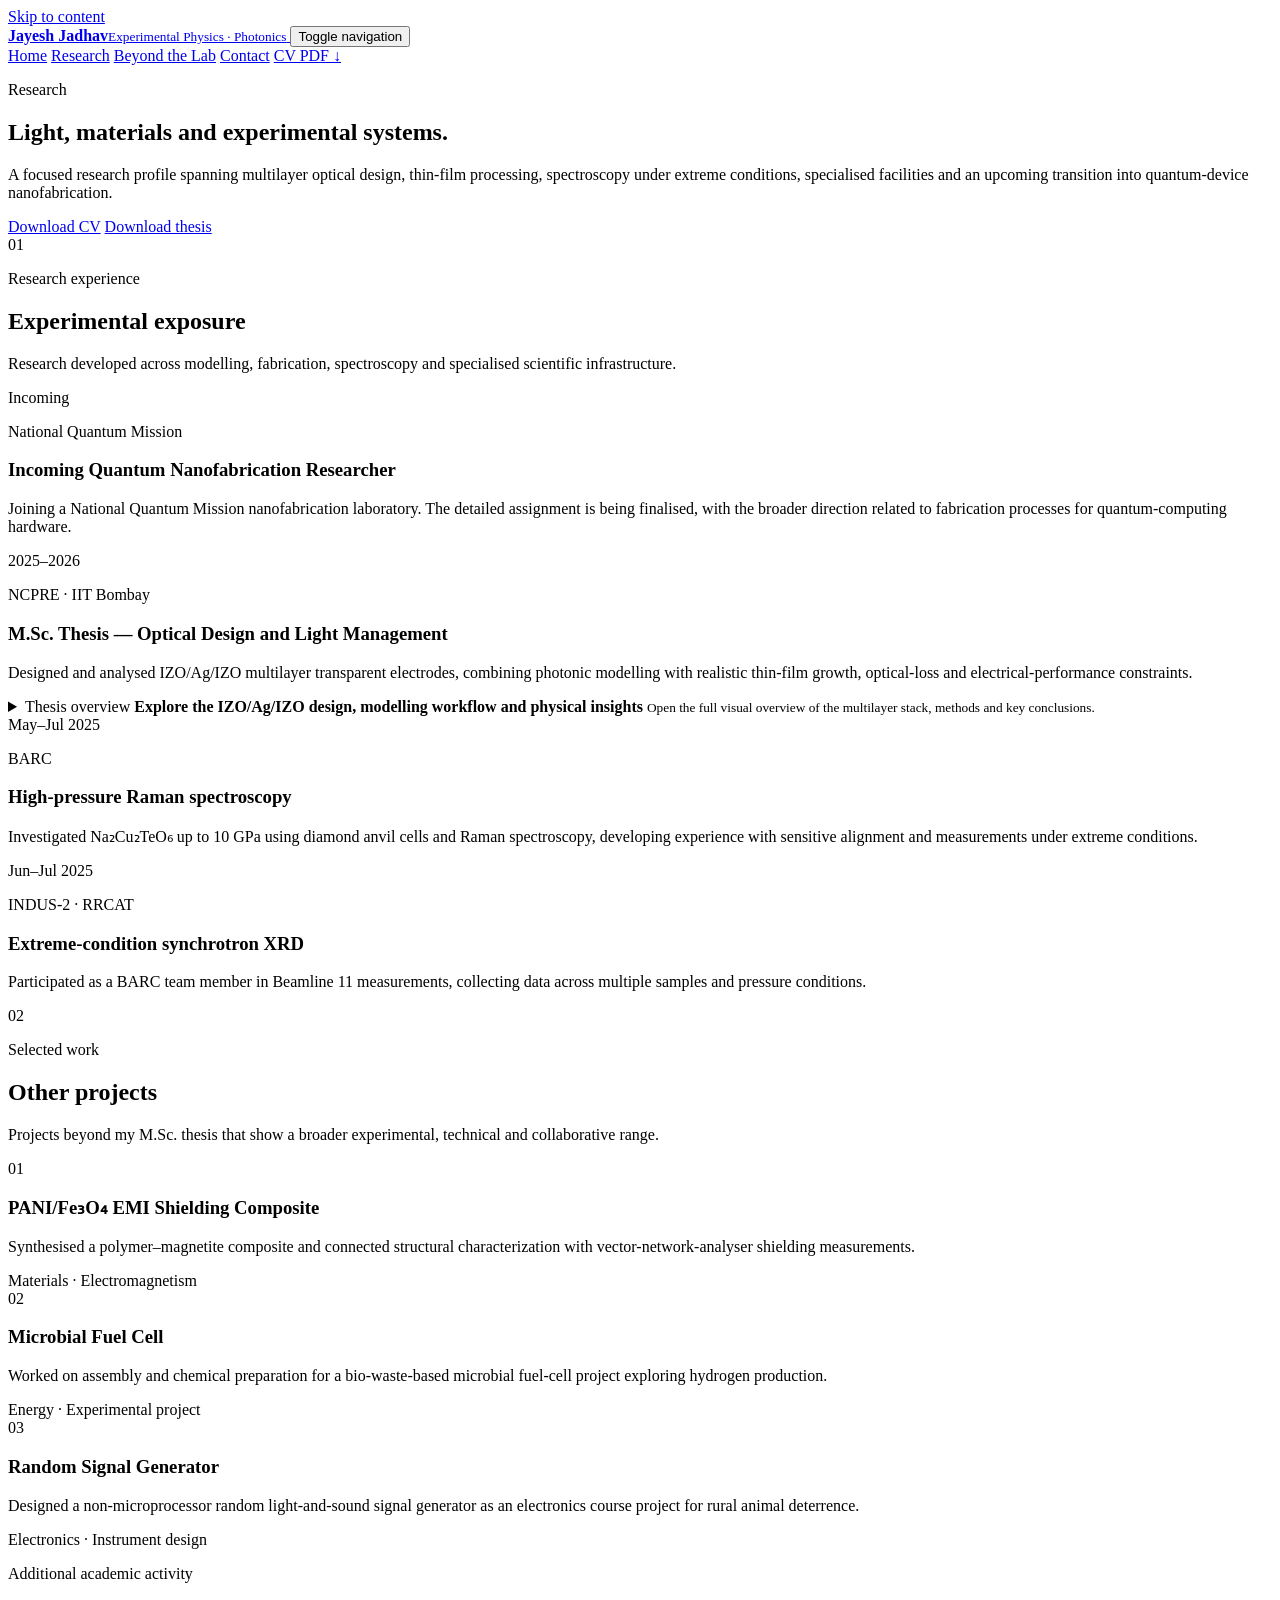
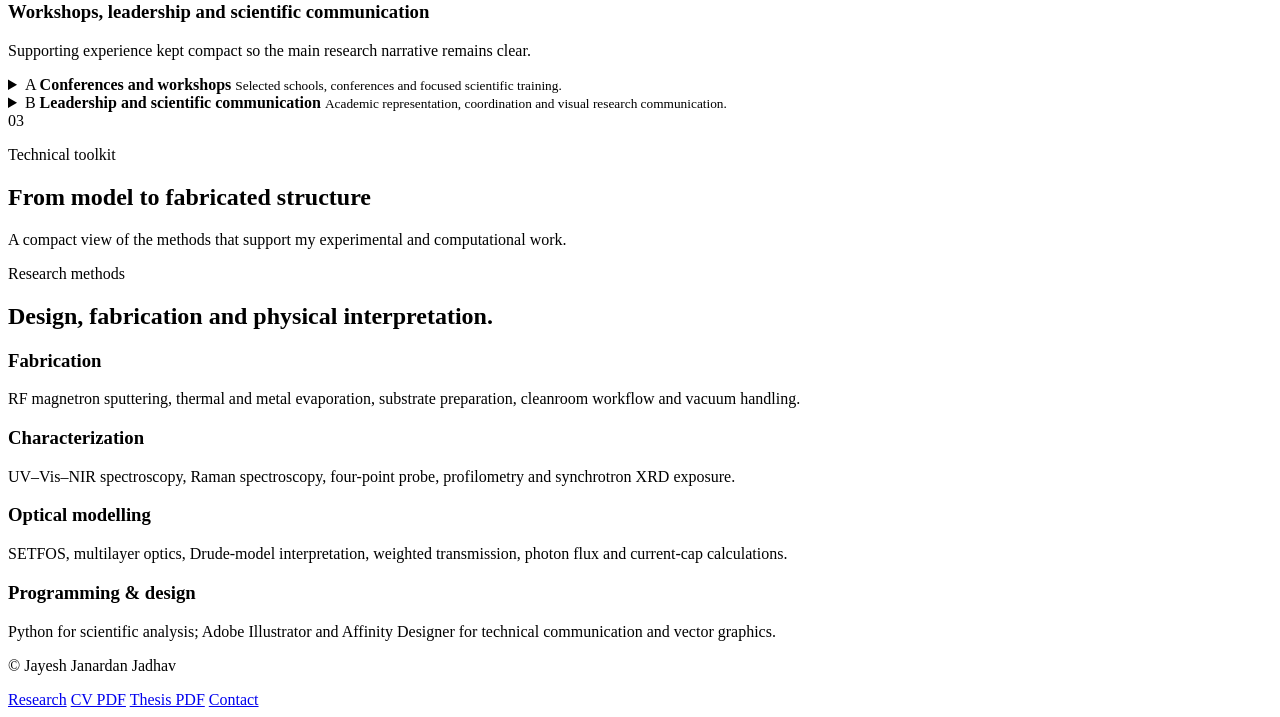
==== research.html @ 7edcf05e "Add files via upload" ====
<!DOCTYPE html>

<html lang="en">
<head>
<meta charset="utf-8"/>
<meta content="width=device-width, initial-scale=1.0" name="viewport"/>
<meta content="Research experience, M.Sc. thesis, selected projects and technical skills of Jayesh Jadhav." name="description"/>
<meta content="#0a3478" name="theme-color"/>
<script>document.documentElement.classList.add("js")</script>
<title>Research | Jayesh Jadhav</title>
<link href="assets/style.css" rel="stylesheet"/>
</head>
<body>
<a class="skip-link" href="#main-content">Skip to content</a>
<header class="site-header">
<div class="container nav-wrap">
<a aria-label="Jayesh Jadhav home" class="brand" href="index.html">
<span aria-hidden="true" class="brand-mark"><i></i><i></i></span>
<span class="brand-copy"><strong>Jayesh Jadhav</strong><small>Experimental Physics · Photonics</small></span>
</a>
<button aria-controls="site-nav" aria-expanded="false" class="menu-toggle" type="button">
<span class="sr-only">Toggle navigation</span><span></span><span></span>
</button>
<nav aria-label="Primary navigation" class="site-nav" id="site-nav">
<a href="index.html">Home</a>
<a class="active" href="research.html">Research</a>
<a href="hobbies.html">Beyond the Lab</a>
<a href="contact.html">Contact</a>
<a class="nav-download" download="" href="downloads/Jayesh_Jadhav_CV.pdf">CV PDF ↓</a>
</nav>
</div>
</header>
<main id="main-content">
<section class="page-hero">
<div class="container page-hero-grid">
<div class="reveal">
<p class="eyebrow">Research</p>
<h1>Light, materials and experimental systems.</h1>
</div>
<div class="reveal">
<p class="lead">A focused research profile spanning multilayer optical design, thin-film processing, spectroscopy under extreme conditions, specialised facilities and an upcoming transition into quantum-device nanofabrication.</p>
<div class="page-links">
<a class="button button-primary" download="" href="downloads/Jayesh_Jadhav_CV.pdf">Download CV</a>
<a class="button button-secondary" download="" href="downloads/Jayesh_Jadhav_MSc_Thesis.pdf">Download thesis</a>
</div>
</div>
</div>
</section>
<section class="section research-numbered-section" id="experience">
<div class="container">
<div class="section-heading inline numbered-heading reveal">
<div class="heading-cluster">
<span aria-hidden="true" class="section-number">01</span>
<div>
<p class="eyebrow">Research experience</p>
<h2>Experimental exposure</h2>
</div>
</div>
<p>Research developed across modelling, fabrication, spectroscopy and specialised scientific infrastructure.</p>
</div>
<div class="timeline research-timeline">
<article class="timeline-item reveal">
<div class="timeline-date">Incoming</div>
<div>
<p class="timeline-label">National Quantum Mission</p>
<h3>Incoming Quantum Nanofabrication Researcher</h3>
<p>Joining a National Quantum Mission nanofabrication laboratory. The detailed assignment is being finalised, with the broader direction related to fabrication processes for quantum-computing hardware.</p>
</div>
</article>
<article class="timeline-item thesis-intro reveal">
<div class="timeline-date">2025–2026</div>
<div>
<p class="timeline-label">NCPRE · IIT Bombay</p>
<h3>M.Sc. Thesis — Optical Design and Light Management</h3>
<p>Designed and analysed IZO/Ag/IZO multilayer transparent electrodes, combining photonic modelling with realistic thin-film growth, optical-loss and electrical-performance constraints.</p>
</div>
</article>
<details class="thesis-disclosure reveal">
<summary>
<span class="thesis-toggle-label">Thesis overview</span>
<span class="thesis-summary-copy">
<strong>Explore the IZO/Ag/IZO design, modelling workflow and physical insights</strong>
<small>Open the full visual overview of the multilayer stack, methods and key conclusions.</small>
</span>
</summary>
<div class="thesis-panel">
<article class="featured">
<div aria-label="Illustration of an IZO silver IZO multilayer optical stack" class="featured-visual">
<div aria-hidden="true" class="spectrum"></div>
<div class="layer top">IZO</div>
<div class="layer metal">Ag</div>
<div class="layer bottom">IZO</div>
<div aria-hidden="true" class="light-arrow in">↓</div>
<div aria-hidden="true" class="light-arrow out">↓</div>
</div>
<div class="featured-content">
<p class="eyebrow">M.Sc. thesis · NCPRE, IIT Bombay</p>
<h2>Simulation and Optical Design of Multilayer Transparent Conducting Oxides</h2>
<p>I investigated IZO/Ag/IZO oxide–metal–oxide structures as transparent electrodes for photovoltaic devices, with the emphasis gradually shifting toward photonics and the physical interpretation of light propagation through nanoscale multilayers.</p>
<div class="detail-list">
<div><strong>01</strong><p>Built a SETFOS and Python workflow for transmission, reflection, absorption, photon-flux and theoretical current calculations.</p></div>
<div><strong>02</strong><p>Examined non-bulk optical behaviour in sub-10 nm silver using Drude-based interpretation, LSPR considerations and realistic film-growth constraints.</p></div>
<div><strong>03</strong><p>Treated strong simulated gains as theoretical design limits, explicitly separating them from the lower improvements expected after fabrication.</p></div>
<div><strong>04</strong><p>Compared optical performance with electrical requirements through sheet resistance and Haacke figure-of-merit analysis.</p></div>
</div>
<div class="tags"><span>SETFOS</span><span>Python</span><span>Thin-film optics</span><span>RF sputtering</span><span>Metal evaporation</span><span>UV–Vis–NIR</span></div>
</div>
</article>
</div>
</details>
<article class="timeline-item reveal">
<div class="timeline-date">May–Jul 2025</div>
<div>
<p class="timeline-label">BARC</p>
<h3>High-pressure Raman spectroscopy</h3>
<p>Investigated Na₂Cu₂TeO₆ up to 10 GPa using diamond anvil cells and Raman spectroscopy, developing experience with sensitive alignment and measurements under extreme conditions.</p>
</div>
</article>
<article class="timeline-item reveal">
<div class="timeline-date">Jun–Jul 2025</div>
<div>
<p class="timeline-label">INDUS-2 · RRCAT</p>
<h3>Extreme-condition synchrotron XRD</h3>
<p>Participated as a BARC team member in Beamline 11 measurements, collecting data across multiple samples and pressure conditions.</p>
</div>
</article>
</div>
</div>
</section><section class="section highlight-section research-numbered-section" id="projects">
<div class="container">
<div class="section-heading inline numbered-heading reveal">
<div class="heading-cluster">
<span aria-hidden="true" class="section-number">02</span>
<div>
<p class="eyebrow">Selected work</p>
<h2>Other projects</h2>
</div>
</div>
<p>Projects beyond my M.Sc. thesis that show a broader experimental, technical and collaborative range.</p>
</div>
<div class="card-grid">
<article class="info-card reveal"><span class="index">01</span><h3>PANI/Fe₃O₄ EMI Shielding Composite</h3><p>Synthesised a polymer–magnetite composite and connected structural characterization with vector-network-analyser shielding measurements.</p><span class="meta">Materials · Electromagnetism</span></article>
<article class="info-card reveal"><span class="index">02</span><h3>Microbial Fuel Cell</h3><p>Worked on assembly and chemical preparation for a bio-waste-based microbial fuel-cell project exploring hydrogen production.</p><span class="meta">Energy · Experimental project</span></article>
<article class="info-card reveal"><span class="index">03</span><h3>Random Signal Generator</h3><p>Designed a non-microprocessor random light-and-sound signal generator as an electronics course project for rural animal deterrence.</p><span class="meta">Electronics · Instrument design</span></article>
</div>
<div class="academic-activity reveal">
<div class="academic-activity-heading">
<div>
<p class="eyebrow">Additional academic activity</p>
<h3>Workshops, leadership and scientific communication</h3>
</div>
<p>Supporting experience kept compact so the main research narrative remains clear.</p>
</div>
<div class="academic-activity-grid">
<details class="activity-disclosure">
<summary>
<span aria-hidden="true" class="activity-mark">A</span>
<span class="activity-summary-copy">
<strong>Conferences and workshops</strong>
<small>Selected schools, conferences and focused scientific training.</small>
</span>
</summary>
<div class="activity-body"><ul>
<li>Summer School on Optics &amp; Photonics, IIT Delhi, 2025</li>
<li>Fourth International Conference on Recent Advances in Fundamental and Applied Sciences, 2023</li>
<li>Workshop on Testing Aspects of General Relativity, IIT Gandhinagar, 2023</li>
</ul></div>
</details>
<details class="activity-disclosure">
<summary>
<span aria-hidden="true" class="activity-mark">B</span>
<span class="activity-summary-copy">
<strong>Leadership and scientific communication</strong>
<small>Academic representation, coordination and visual research communication.</small>
</span>
</summary>
<div class="activity-body"><ul>
<li>M.Sc. Representative for two IIT Bombay Physics batches.</li>
<li>Class Representative for the first-year M.Sc. Physics cohort.</li>
<li>Experience creating scientific vector diagrams and research communication graphics.</li>
</ul></div>
</details>
</div>
</div>
</div>
</section><section class="section-tight research-numbered-section" id="toolkit">
<div class="container">
<div class="section-heading inline numbered-heading reveal">
<div class="heading-cluster">
<span aria-hidden="true" class="section-number">03</span>
<div>
<p class="eyebrow">Technical toolkit</p>
<h2>From model to fabricated structure</h2>
</div>
</div>
<p>A compact view of the methods that support my experimental and computational work.</p>
</div>
<div class="skill-panel reveal">
<div>
<p class="eyebrow">Research methods</p>
<h2>Design, fabrication and physical interpretation.</h2>
</div>
<div class="skill-grid">
<div><h3>Fabrication</h3><p>RF magnetron sputtering, thermal and metal evaporation, substrate preparation, cleanroom workflow and vacuum handling.</p></div>
<div><h3>Characterization</h3><p>UV–Vis–NIR spectroscopy, Raman spectroscopy, four-point probe, profilometry and synchrotron XRD exposure.</p></div>
<div><h3>Optical modelling</h3><p>SETFOS, multilayer optics, Drude-model interpretation, weighted transmission, photon flux and current-cap calculations.</p></div>
<div><h3>Programming &amp; design</h3><p>Python for scientific analysis; Adobe Illustrator and Affinity Designer for technical communication and vector graphics.</p></div>
</div>
</div>
</div>
</section>


</main>
<footer class="site-footer">
<div class="container">
<p>© <span id="year"></span> Jayesh Janardan Jadhav</p>
<nav aria-label="Footer navigation">
<a href="research.html">Research</a>
<a download="" href="downloads/Jayesh_Jadhav_CV.pdf">CV PDF</a>
<a download="" href="downloads/Jayesh_Jadhav_MSc_Thesis.pdf">Thesis PDF</a>
<a href="contact.html">Contact</a>
</nav>
</div>
</footer>
<script src="assets/script.js"></script>
</body>
</html>
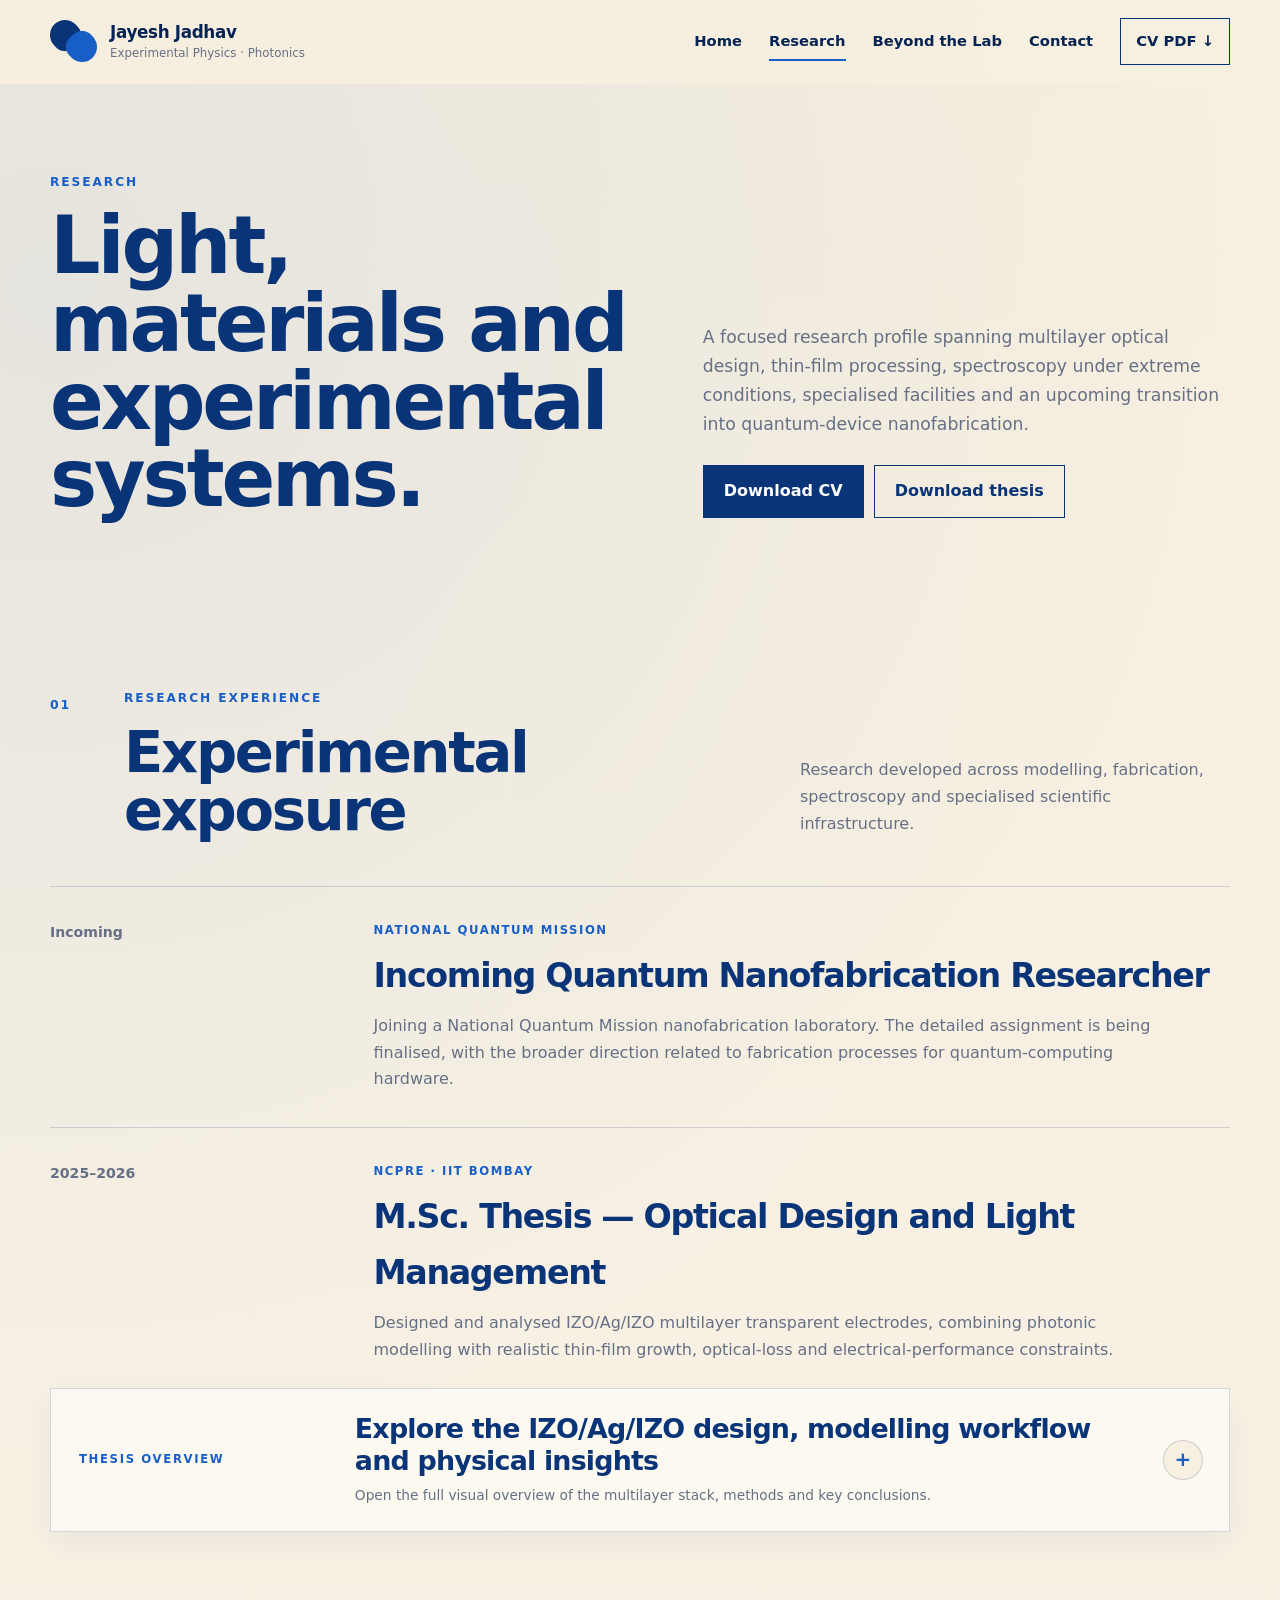
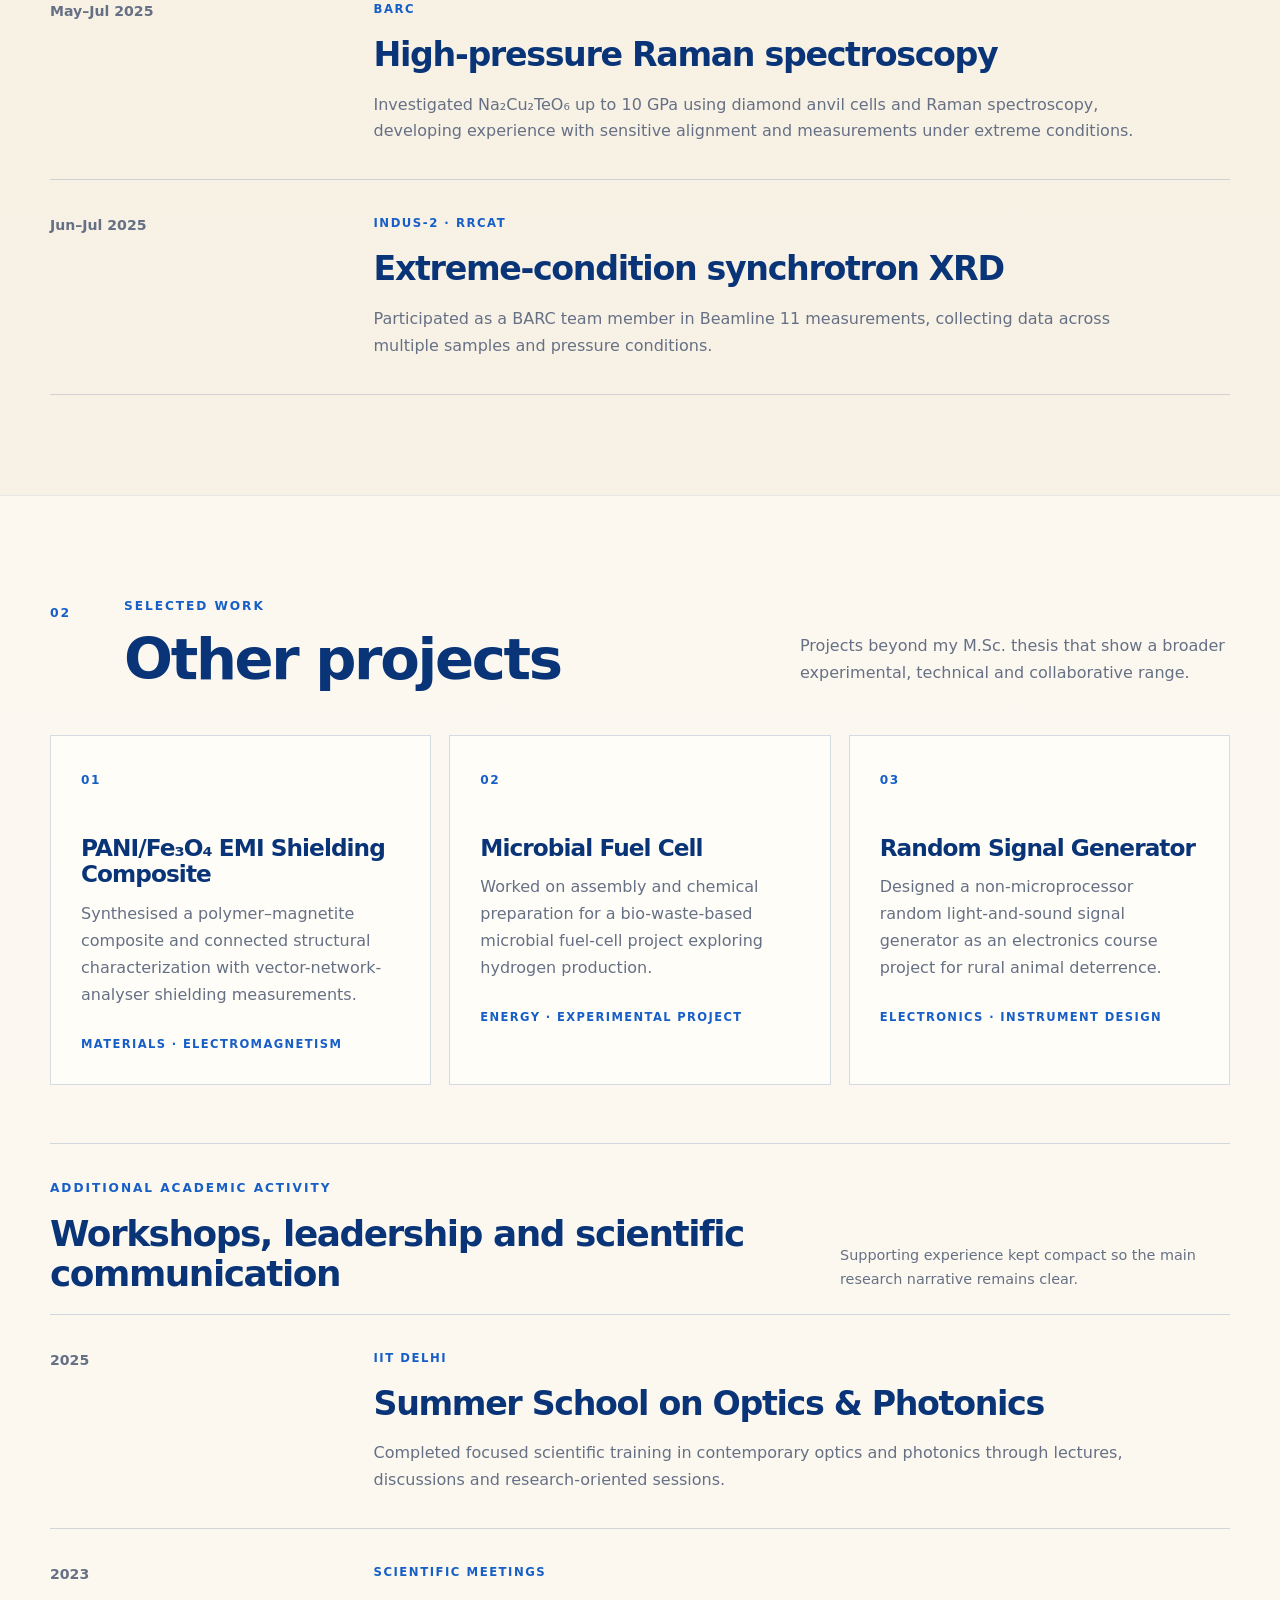
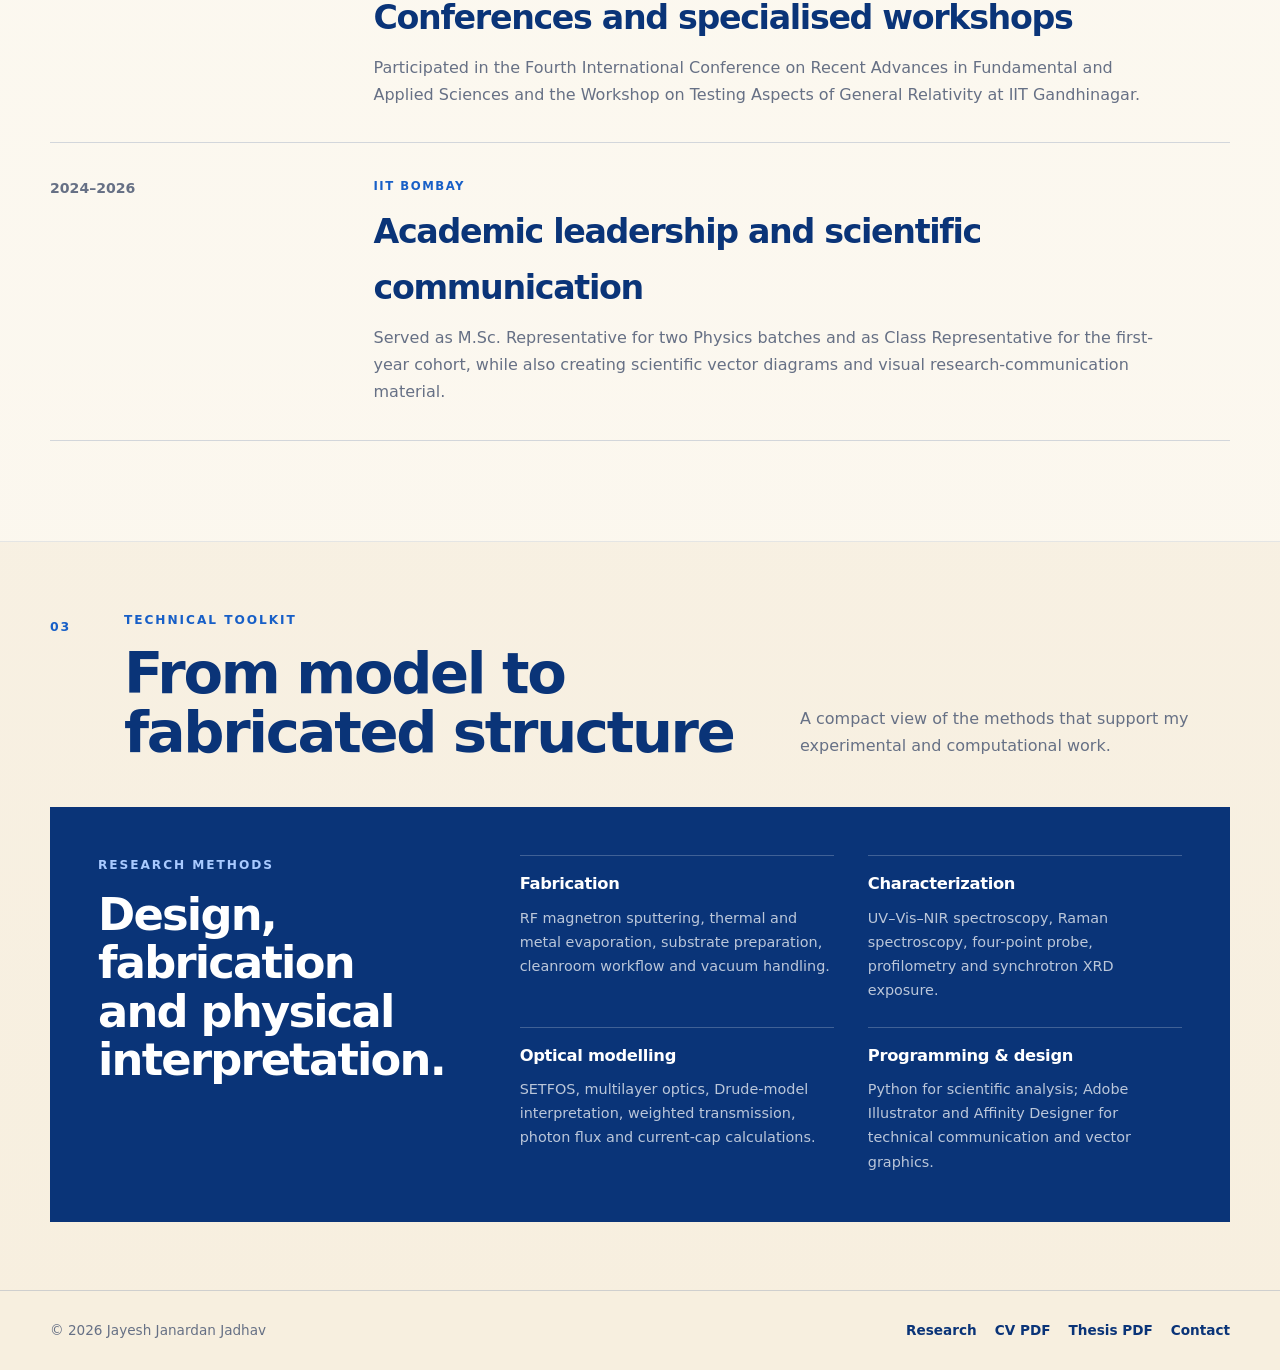
==== commit cc5b4031: "Update research.html" ====
--- a/research.html
+++ b/research.html
@@ -151,35 +151,31 @@
 </div>
 <p>Supporting experience kept compact so the main research narrative remains clear.</p>
 </div>
-<div class="academic-activity-grid">
-<details class="activity-disclosure">
-<summary>
-<span aria-hidden="true" class="activity-mark">A</span>
-<span class="activity-summary-copy">
-<strong>Conferences and workshops</strong>
-<small>Selected schools, conferences and focused scientific training.</small>
-</span>
-</summary>
-<div class="activity-body"><ul>
-<li>Summer School on Optics &amp; Photonics, IIT Delhi, 2025</li>
-<li>Fourth International Conference on Recent Advances in Fundamental and Applied Sciences, 2023</li>
-<li>Workshop on Testing Aspects of General Relativity, IIT Gandhinagar, 2023</li>
-</ul></div>
-</details>
-<details class="activity-disclosure">
-<summary>
-<span aria-hidden="true" class="activity-mark">B</span>
-<span class="activity-summary-copy">
-<strong>Leadership and scientific communication</strong>
-<small>Academic representation, coordination and visual research communication.</small>
-</span>
-</summary>
-<div class="activity-body"><ul>
-<li>M.Sc. Representative for two IIT Bombay Physics batches.</li>
-<li>Class Representative for the first-year M.Sc. Physics cohort.</li>
-<li>Experience creating scientific vector diagrams and research communication graphics.</li>
-</ul></div>
-</details>
+<div class="timeline academic-timeline">
+<article class="timeline-item reveal">
+<div class="timeline-date">2025</div>
+<div>
+<p class="timeline-label">IIT Delhi</p>
+<h3>Summer School on Optics &amp; Photonics</h3>
+<p>Completed focused scientific training in contemporary optics and photonics through lectures, discussions and research-oriented sessions.</p>
+</div>
+</article>
+<article class="timeline-item reveal">
+<div class="timeline-date">2023</div>
+<div>
+<p class="timeline-label">Scientific meetings</p>
+<h3>Conferences and specialised workshops</h3>
+<p>Participated in the Fourth International Conference on Recent Advances in Fundamental and Applied Sciences and the Workshop on Testing Aspects of General Relativity at IIT Gandhinagar.</p>
+</div>
+</article>
+<article class="timeline-item reveal">
+<div class="timeline-date">2024–2026</div>
+<div>
+<p class="timeline-label">IIT Bombay</p>
+<h3>Academic leadership and scientific communication</h3>
+<p>Served as M.Sc. Representative for two Physics batches and as Class Representative for the first-year cohort, while also creating scientific vector diagrams and visual research-communication material.</p>
+</div>
+</article>
 </div>
 </div>
 </div>
--- a/assets/style.css
+++ b/assets/style.css
@@ -0,0 +1,594 @@
+
+:root {
+  --paper: #f7efdf;
+  --paper-2: #efe3ca;
+  --ink: #0a3478;
+  --ink-deep: #062453;
+  --accent: #175fc7;
+  --accent-soft: #dce9fb;
+  --text: #1b2c48;
+  --muted: #667085;
+  --line: rgba(10, 52, 120, 0.17);
+  --white: #fffdf8;
+  --green: #187a54;
+  --shadow: 0 24px 65px rgba(23, 44, 79, 0.12);
+  --max: 1180px;
+}
+
+* { box-sizing: border-box; }
+html { scroll-behavior: smooth; }
+body {
+  margin: 0;
+  color: var(--text);
+  background:
+    radial-gradient(circle at 4% 6%, rgba(23,95,199,.08), transparent 27%),
+    linear-gradient(180deg, var(--paper) 0%, #f8f2e7 55%, var(--paper) 100%);
+  font-family: Inter, ui-sans-serif, system-ui, -apple-system, BlinkMacSystemFont, "Segoe UI", sans-serif;
+  line-height: 1.68;
+  text-rendering: optimizeLegibility;
+}
+
+img { max-width: 100%; display: block; }
+a { color: inherit; }
+button, a { -webkit-tap-highlight-color: transparent; }
+::selection { color: white; background: var(--accent); }
+
+.container { width: min(calc(100% - 40px), var(--max)); margin-inline: auto; }
+.section { padding: 100px 0; }
+.section-tight { padding: 68px 0; }
+
+.skip-link {
+  position: fixed; z-index: 9999; left: 12px; top: 12px;
+  transform: translateY(-160%); padding: 10px 14px;
+  color: white; background: var(--ink); border-radius: 8px;
+}
+.skip-link:focus { transform: translateY(0); }
+.sr-only { position:absolute; width:1px; height:1px; overflow:hidden; clip:rect(0,0,0,0); white-space:nowrap; }
+
+.site-header {
+  position: sticky; top: 0; z-index: 1000;
+  padding: 18px 0;
+  background: rgba(247, 239, 223, .92);
+  border-bottom: 1px solid transparent;
+  backdrop-filter: blur(17px);
+  transition: padding .18s ease, border-color .18s ease, box-shadow .18s ease;
+}
+.site-header.scrolled { padding: 11px 0; border-color: var(--line); box-shadow: 0 10px 30px rgba(27,44,72,.06); }
+.nav-wrap { display:flex; align-items:center; justify-content:space-between; gap:28px; }
+.brand { display:inline-flex; align-items:center; gap:13px; text-decoration:none; }
+.brand-mark { position:relative; width:47px; height:42px; }
+.brand-mark i { position:absolute; width:30px; height:30px; border-radius:55% 55% 45% 45%; background:var(--ink); }
+.brand-mark i:first-child { left:0; top:0; transform:rotate(-42deg); }
+.brand-mark i:last-child { right:0; bottom:0; transform:rotate(138deg); background:var(--accent); }
+.brand-copy { display:grid; line-height:1.12; }
+.brand-copy strong { font-size:1.05rem; letter-spacing:-.02em; color:var(--ink-deep); }
+.brand-copy small { margin-top:5px; color:var(--muted); font-size:.74rem; }
+.site-nav { display:flex; align-items:center; gap:27px; }
+.site-nav a { position:relative; text-decoration:none; font-weight:650; font-size:.92rem; color:var(--ink-deep); padding:7px 0; }
+.site-nav a::after { content:""; position:absolute; left:0; right:0; bottom:0; height:2px; background:var(--accent); transform:scaleX(0); transform-origin:right; transition:transform .18s ease; }
+.site-nav a:hover::after, .site-nav a.active::after { transform:scaleX(1); transform-origin:left; }
+.nav-download { padding:10px 15px !important; border:1px solid var(--ink) !important; }
+.nav-download::after { display:none; }
+.nav-download:hover { background:var(--ink); color:white; }
+.menu-toggle { display:none; width:42px; height:42px; border:0; background:transparent; padding:0; }
+.menu-toggle span:not(.sr-only) { display:block; width:24px; height:2px; margin:6px auto; border-radius:8px; background:var(--ink); }
+
+.eyebrow { margin:0 0 15px; color:var(--accent); font-size:.76rem; font-weight:800; letter-spacing:.16em; text-transform:uppercase; }
+.display, h1, h2, h3 { color:var(--ink); }
+h1, h2, h3 { letter-spacing:-.04em; }
+.hero-home { min-height:calc(100vh - 86px); display:flex; align-items:center; padding:65px 0 80px; }
+.hero-grid { display:grid; grid-template-columns:minmax(320px,.88fr) minmax(460px,1.12fr); align-items:center; gap:clamp(60px,9vw,130px); }
+.portrait-shell { position:relative; max-width:500px; }
+.portrait-shell img { position:relative; z-index:2; width:100%; aspect-ratio:.9; object-fit:cover; border:1px solid var(--line); background:#e9e1d1; box-shadow:var(--shadow); }
+.portrait-accent { position:absolute; z-index:1; left:-22px; bottom:-22px; width:55%; height:94%; background:var(--ink); }
+.portrait-shell::after { content:""; position:absolute; z-index:3; top:-16px; right:-16px; width:76px; height:76px; border-top:4px solid var(--accent); border-right:4px solid var(--accent); }
+.status-line { position:relative; z-index:4; display:inline-flex; align-items:center; gap:9px; margin:22px 0 0 8px; color:var(--ink); font-weight:700; font-size:.86rem; }
+.status-dot { width:9px; height:9px; border-radius:50%; background:var(--green); box-shadow:0 0 0 5px rgba(24,122,84,.13); }
+.hero-copy h1 { margin:0; font-size:clamp(3.65rem,7vw,7rem); line-height:.97; font-weight:850; }
+.hero-role { margin:29px 0 12px; color:var(--ink-deep); font-size:clamp(1.04rem,1.7vw,1.3rem); font-weight:750; }
+.hero-summary { max-width:680px; margin:0; color:var(--muted); font-size:1.03rem; }
+.actions { display:flex; flex-wrap:wrap; gap:12px; margin-top:31px; }
+.button { display:inline-flex; min-height:48px; align-items:center; justify-content:center; gap:9px; padding:12px 20px; border:1px solid var(--ink); text-decoration:none; font-weight:750; transition:transform .16s ease, box-shadow .16s ease, background .16s ease; }
+.button:hover { transform:translateY(-2px); box-shadow:0 11px 24px rgba(10,52,120,.13); }
+.button-primary { color:white; background:var(--ink); }
+.button-secondary { color:var(--ink); background:transparent; }
+.button-soft { color:var(--ink); background:var(--accent-soft); border-color:transparent; }
+.hero-facts { display:grid; grid-template-columns:1fr 1fr; gap:20px 30px; margin:40px 0 0; padding-top:22px; border-top:1px solid var(--line); }
+.hero-facts div:last-child { grid-column:1/-1; }
+.hero-facts dt { margin-bottom:4px; color:var(--muted); font-size:.7rem; font-weight:800; letter-spacing:.12em; text-transform:uppercase; }
+.hero-facts dd { margin:0; font-weight:650; }
+
+.page-hero { padding:88px 0 70px; }
+.page-hero-grid { display:grid; grid-template-columns:1.05fr .95fr; align-items:end; gap:70px; }
+.page-hero h1 { margin:0; max-width:850px; font-size:clamp(3.25rem,6.2vw,6.6rem); line-height:.98; }
+.page-hero p.lead { margin:0; color:var(--muted); font-size:1.08rem; }
+.page-links { display:flex; flex-wrap:wrap; gap:10px; margin-top:26px; }
+
+.section-heading { margin-bottom:45px; }
+.section-heading.inline { display:flex; align-items:end; justify-content:space-between; gap:35px; }
+.section-heading h2 { margin:0; max-width:820px; font-size:clamp(2.25rem,4.5vw,4.8rem); line-height:1.02; }
+.section-heading > p, .section-heading.inline > p { max-width:430px; margin:0 0 3px; color:var(--muted); }
+.two-col { display:grid; grid-template-columns:minmax(260px,.75fr) minmax(440px,1.25fr); gap:clamp(50px,8vw,125px); }
+.prose { color:var(--muted); font-size:1.04rem; }
+.prose .lead { color:var(--ink-deep); font-size:clamp(1.25rem,2.1vw,1.62rem); line-height:1.5; font-weight:520; }
+.prose p { margin-top:0; margin-bottom:23px; }
+
+.role-banner { display:grid; grid-template-columns:.75fr 1.25fr; gap:65px; padding:50px; color:white; background:var(--ink); }
+.role-banner .eyebrow { color:#a9caff; }
+.role-banner h2 { margin:0; color:white; font-size:clamp(2rem,3.8vw,3.6rem); line-height:1.06; }
+.role-banner p { margin:0; color:rgba(255,255,255,.72); }
+.role-meta { display:flex; flex-wrap:wrap; gap:10px; margin-top:22px; }
+.role-meta span { padding:7px 10px; border:1px solid rgba(255,255,255,.27); font-size:.77rem; font-weight:700; }
+
+.timeline { border-top:1px solid var(--line); }
+.timeline-item { display:grid; grid-template-columns:minmax(145px,.25fr) minmax(0,.75fr); gap:38px; padding:34px 0; border-bottom:1px solid var(--line); }
+.timeline-date { color:var(--muted); font-weight:750; font-size:.88rem; }
+.timeline-label { margin:0; color:var(--accent); font-size:.73rem; font-weight:800; letter-spacing:.13em; text-transform:uppercase; }
+.timeline-item h3 { margin:7px 0 9px; font-size:clamp(1.4rem,2.6vw,2.12rem); }
+.timeline-item p:last-child { max-width:780px; margin:0; color:var(--muted); }
+
+
+.coursework { max-width:780px; margin-top:20px; }
+.coursework.accordion { border-top:0; }
+.coursework.accordion details { border-top:1px solid var(--line); border-bottom:0; }
+.coursework.accordion summary { padding:16px 0; font-size:.9rem; letter-spacing:.01em; }
+.coursework.accordion .details-body { padding:0 0 18px; }
+.course-grid { display:grid; grid-template-columns:repeat(2,minmax(0,1fr)); gap:8px 28px; margin:0; padding:0; list-style:none; }
+.course-grid li { position:relative; padding-left:15px; color:var(--muted); }
+.course-grid li::before { position:absolute; top:.72em; left:0; width:5px; height:5px; border-radius:50%; background:var(--accent); content:""; }
+
+.metric-grid { display:grid; grid-template-columns:repeat(4,1fr); gap:16px; }
+.metric-card { min-height:185px; padding:26px; border:1px solid var(--line); background:rgba(255,253,248,.58); }
+.metric-card .value { display:block; margin:28px 0 7px; color:var(--ink); font-size:clamp(2rem,4vw,3.6rem); font-weight:850; letter-spacing:-.06em; }
+.metric-card p { margin:0; color:var(--muted); font-size:.88rem; }
+
+.card-grid { display:grid; grid-template-columns:repeat(3,1fr); gap:18px; }
+.info-card { min-height:250px; padding:30px; border:1px solid var(--line); background:var(--white); transition:transform .18s ease, box-shadow .18s ease; }
+.info-card:hover { transform:translateY(-5px); box-shadow:var(--shadow); }
+.info-card .index { color:var(--accent); font-size:.76rem; font-weight:800; letter-spacing:.13em; }
+.info-card h3 { margin:42px 0 13px; font-size:1.45rem; line-height:1.16; }
+.info-card p { margin:0; color:var(--muted); }
+.info-card .meta { display:block; margin-top:26px; color:var(--accent); font-size:.72rem; font-weight:800; letter-spacing:.12em; text-transform:uppercase; }
+
+.highlight-section { background:rgba(255,253,248,.58); border-block:1px solid rgba(10,52,120,.09); }
+.featured { display:grid; grid-template-columns:minmax(300px,.82fr) minmax(470px,1.18fr); overflow:hidden; border:1px solid var(--line); background:var(--white); box-shadow:var(--shadow); }
+.featured-visual { position:relative; min-height:570px; overflow:hidden; background:linear-gradient(145deg, rgba(23,95,199,.11), transparent), var(--paper-2); }
+.spectrum { position:absolute; top:-20%; right:-18%; width:73%; height:142%; opacity:.84; background:linear-gradient(90deg,#522071,#175fc7,#0ca3b5,#45a65d,#dcb82b,#cb4a29); filter:blur(1px); transform:rotate(18deg); clip-path:polygon(16% 0,100% 0,85% 100%,0 100%); }
+.layer { position:absolute; z-index:2; left:12%; width:67%; display:flex; align-items:center; justify-content:center; border:1px solid rgba(255,255,255,.6); box-shadow:0 10px 20px rgba(8,34,75,.12); color:white; font-size:.77rem; font-weight:800; letter-spacing:.12em; }
+.layer.top { bottom:43%; height:65px; background:rgba(23,95,199,.78); }
+.layer.metal { bottom:calc(43% - 17px); height:17px; background:rgba(230,235,241,.95); color:var(--ink); }
+.layer.bottom { bottom:calc(43% - 92px); height:75px; background:rgba(10,52,120,.88); }
+.light-arrow { position:absolute; z-index:3; left:43%; color:white; font-size:3rem; }
+.light-arrow.in { top:12%; } .light-arrow.out { bottom:12%; }
+.featured-content { padding:clamp(34px,5vw,66px); }
+.featured-content h2 { margin:10px 0 20px; font-size:clamp(2rem,3.5vw,3.5rem); line-height:1.06; }
+.featured-content > p { color:var(--muted); }
+.detail-list { display:grid; gap:12px; margin:28px 0; }
+.detail-list div { display:grid; grid-template-columns:42px 1fr; gap:12px; padding-top:13px; border-top:1px solid var(--line); }
+.detail-list strong { color:var(--accent); }
+.detail-list p { margin:0; color:var(--text); }
+.tags { display:flex; flex-wrap:wrap; gap:8px; }
+.tags span { padding:7px 11px; border:1px solid var(--line); border-radius:999px; color:var(--ink); background:var(--paper); font-size:.77rem; font-weight:750; }
+
+.download-panel { display:grid; grid-template-columns:1fr 1fr; gap:20px; }
+.download-card { display:flex; flex-direction:column; min-height:265px; padding:32px; border:1px solid var(--line); background:var(--white); text-decoration:none; transition:transform .18s ease, box-shadow .18s ease; }
+.download-card:hover { transform:translateY(-5px); box-shadow:var(--shadow); }
+.download-card .file-type { color:var(--accent); font-size:.74rem; font-weight:850; letter-spacing:.14em; text-transform:uppercase; }
+.download-card h3 { margin:32px 0 12px; font-size:clamp(1.5rem,2.5vw,2.25rem); }
+.download-card p { margin:0; color:var(--muted); }
+.download-card .download-line { margin-top:auto; padding-top:28px; color:var(--ink); font-weight:800; }
+
+.skill-panel { display:grid; grid-template-columns:.7fr 1.3fr; gap:65px; padding:48px; color:white; background:var(--ink); }
+.skill-panel h2 { margin:0; color:white; font-size:clamp(2rem,3.5vw,3.2rem); line-height:1.08; }
+.skill-panel .eyebrow { color:#a9caff; }
+.skill-grid { display:grid; grid-template-columns:1fr 1fr; gap:24px 34px; }
+.skill-grid div { padding-top:14px; border-top:1px solid rgba(255,255,255,.22); }
+.skill-grid h3 { margin:0 0 8px; color:white; font-size:1.02rem; letter-spacing:-.02em; }
+.skill-grid p { margin:0; color:rgba(255,255,255,.72); font-size:.9rem; }
+
+.accordion { border-top:1px solid var(--line); }
+.accordion details { border-bottom:1px solid var(--line); }
+.accordion summary { list-style:none; cursor:pointer; display:flex; align-items:center; justify-content:space-between; gap:25px; padding:24px 0; color:var(--ink); font-weight:800; }
+.accordion summary::-webkit-details-marker { display:none; }
+.accordion summary::after { content:"+"; font-size:1.45rem; color:var(--accent); }
+.accordion details[open] summary::after { content:"−"; }
+.accordion .details-body { padding:0 0 27px; color:var(--muted); }
+.accordion ul { margin:0; padding-left:20px; }
+
+.gallery-intro { display:grid; grid-template-columns:.8fr 1.2fr; gap:70px; }
+.gallery-intro .quote { margin:0; color:var(--ink); font-size:clamp(1.45rem,2.8vw,2.45rem); line-height:1.35; font-weight:650; }
+.gallery-intro p:last-child { color:var(--muted); }
+.gallery-grid { display:grid; grid-template-columns:repeat(12,1fr); gap:16px; }
+.gallery-card { position:relative; overflow:hidden; min-height:280px; border:1px solid var(--line); background:var(--white); cursor:pointer; }
+.gallery-card:nth-child(1), .gallery-card:nth-child(4) { grid-column:span 7; }
+.gallery-card:nth-child(2), .gallery-card:nth-child(3) { grid-column:span 5; }
+.gallery-card:nth-child(5), .gallery-card:nth-child(6) { grid-column:span 6; }
+.gallery-card img { width:100%; height:100%; object-fit:cover; transition:transform .35s ease; }
+.gallery-card:hover img { transform:scale(1.025); }
+.gallery-caption { position:absolute; left:0; right:0; bottom:0; display:flex; align-items:end; justify-content:space-between; gap:12px; padding:40px 20px 18px; color:white; background:linear-gradient(transparent, rgba(5,26,59,.8)); }
+.gallery-caption strong { font-size:.95rem; }
+.gallery-caption span { font-size:.72rem; text-transform:uppercase; letter-spacing:.11em; }
+.hobby-strip { display:grid; grid-template-columns:repeat(3,1fr); gap:18px; }
+.hobby-card { min-height:240px; padding:28px; border:1px solid var(--line); background:rgba(255,253,248,.58); }
+.hobby-card h3 { margin:45px 0 10px; font-size:1.4rem; }
+.hobby-card p { margin:0; color:var(--muted); }
+
+.lightbox { position:fixed; inset:0; z-index:2000; display:none; place-items:center; padding:28px; background:rgba(4,17,39,.88); }
+.lightbox.open { display:grid; }
+.lightbox-content { max-width:min(1000px,95vw); max-height:90vh; }
+.lightbox img { max-width:100%; max-height:80vh; object-fit:contain; background:white; }
+.lightbox p { margin:10px 0 0; color:white; text-align:center; }
+.lightbox-close { position:absolute; top:20px; right:22px; width:44px; height:44px; border:1px solid rgba(255,255,255,.45); color:white; background:transparent; font-size:1.6rem; cursor:pointer; }
+
+.contact-hero { padding:105px 0; color:white; background:var(--ink); }
+.contact-grid { display:grid; grid-template-columns:.85fr 1.15fr; gap:clamp(55px,9vw,120px); align-items:start; }
+.contact-hero h1 { margin:0; color:white; font-size:clamp(3rem,6vw,6.2rem); line-height:.98; }
+.contact-hero .eyebrow { color:#a9caff; }
+.contact-hero p { color:rgba(255,255,255,.7); }
+.contact-list { border-top:1px solid rgba(255,255,255,.25); }
+.contact-list a { display:grid; grid-template-columns:120px 1fr; gap:20px; padding:23px 0; border-bottom:1px solid rgba(255,255,255,.25); text-decoration:none; transition:padding-left .16s ease, background .16s ease; }
+.contact-list a:hover { padding-left:12px; background:rgba(255,255,255,.04); }
+.contact-list span { color:rgba(255,255,255,.55); font-size:.75rem; font-weight:800; letter-spacing:.12em; text-transform:uppercase; }
+.contact-list strong { overflow-wrap:anywhere; font-weight:650; }
+
+.cta { display:grid; grid-template-columns:1fr auto; gap:28px; align-items:center; padding:42px; border:1px solid var(--line); background:var(--white); }
+.cta h2 { margin:0 0 8px; font-size:clamp(1.75rem,3.2vw,3rem); }
+.cta p { margin:0; color:var(--muted); }
+
+.site-footer { padding:28px 0; color:var(--muted); background:var(--paper); border-top:1px solid var(--line); }
+.site-footer .container { display:flex; align-items:center; justify-content:space-between; gap:20px; font-size:.85rem; }
+.site-footer p { margin:0; }
+.site-footer nav { display:flex; flex-wrap:wrap; gap:18px; }
+.site-footer a { text-decoration:none; color:var(--ink); font-weight:700; }
+
+.reveal { opacity:1; transform:none; }
+.js .reveal { opacity:0; transform:translateY(18px); transition:opacity .55s ease, transform .55s ease; }
+.js .reveal.visible { opacity:1; transform:none; }
+
+@media (max-width: 940px) {
+  .menu-toggle { display:block; }
+  .site-nav { position:absolute; top:calc(100% + 1px); left:20px; right:20px; display:none; flex-direction:column; align-items:stretch; gap:0; padding:12px; border:1px solid var(--line); background:var(--paper); box-shadow:var(--shadow); }
+  .site-nav.open { display:flex; }
+  .site-nav a { padding:12px 14px; }
+  .site-nav a::after { display:none; }
+  .nav-download { border:0 !important; }
+  .hero-home { min-height:auto; }
+  .hero-grid, .page-hero-grid, .two-col, .featured, .contact-grid, .gallery-intro { grid-template-columns:1fr; }
+  .portrait-shell { width:min(100%,520px); margin-inline:auto; }
+  .role-banner, .skill-panel { grid-template-columns:1fr; gap:34px; }
+  .metric-grid { grid-template-columns:1fr 1fr; }
+  .card-grid { grid-template-columns:1fr; }
+}
+
+@media (max-width: 700px) {
+  .container { width:min(calc(100% - 28px), var(--max)); }
+  .section { padding:76px 0; }
+  .brand-copy small { display:none; }
+  .hero-home { padding-top:35px; }
+  .hero-grid { gap:55px; }
+  .hero-copy h1 { font-size:clamp(3rem,16vw,5rem); }
+  .hero-facts { grid-template-columns:1fr; }
+  .hero-facts div:last-child { grid-column:auto; }
+  .section-heading.inline { display:block; }
+  .section-heading.inline > p { margin-top:18px; }
+  .metric-grid, .download-panel, .skill-grid, .hobby-strip { grid-template-columns:1fr; }
+  .timeline-item { grid-template-columns:1fr; gap:9px; }
+  .featured-visual { min-height:390px; }
+  .role-banner, .skill-panel { padding:32px 24px; }
+  .gallery-card, .gallery-card:nth-child(n) { grid-column:span 12; min-height:300px; }
+  .cta { grid-template-columns:1fr; padding:30px 24px; }
+  .contact-list a { grid-template-columns:1fr; gap:5px; }
+  .site-footer .container { align-items:flex-start; flex-direction:column; }
+}
+
+@media (prefers-reduced-motion: reduce) {
+  html { scroll-behavior:auto; }
+  *, *::before, *::after { animation-duration:.01ms !important; transition-duration:.01ms !important; }
+  .js .reveal { opacity:1; transform:none; }
+}
+
+@media (max-width:680px) {
+  .course-grid { grid-template-columns:1fr; }
+}
+
+
+/* Refined three-part research page */
+.research-numbered-section {
+  position: relative;
+}
+
+.numbered-heading .heading-cluster {
+  display: flex;
+  align-items: flex-start;
+  gap: 22px;
+}
+
+.section-number {
+  display: inline-flex;
+  min-width: 52px;
+  padding-top: 7px;
+  color: var(--accent);
+  font-size: .78rem;
+  font-weight: 850;
+  letter-spacing: .14em;
+}
+
+.research-timeline {
+  border-top: 1px solid var(--line);
+}
+
+.thesis-intro {
+  padding-bottom: 25px;
+  border-bottom: 0;
+}
+
+.thesis-disclosure {
+  margin: 0 0 34px;
+  overflow: hidden;
+  border: 1px solid var(--line);
+  background: rgba(255,253,248,.64);
+  box-shadow: 0 14px 36px rgba(23,44,79,.055);
+}
+
+.thesis-disclosure > summary {
+  position: relative;
+  display: grid;
+  grid-template-columns: minmax(135px,.23fr) minmax(0,.77fr);
+  gap: 38px;
+  align-items: center;
+  min-height: 112px;
+  padding: 24px 78px 24px 28px;
+  list-style: none;
+  cursor: pointer;
+  transition: background .18s ease;
+}
+
+.thesis-disclosure > summary::-webkit-details-marker {
+  display: none;
+}
+
+.thesis-disclosure > summary:hover,
+.thesis-disclosure[open] > summary {
+  background: var(--white);
+}
+
+.thesis-disclosure > summary:focus {
+  outline: none;
+}
+
+.thesis-disclosure > summary:focus-visible {
+  outline: 2px solid var(--accent);
+  outline-offset: -4px;
+}
+
+.thesis-disclosure > summary::after {
+  position: absolute;
+  right: 26px;
+  top: 50%;
+  width: 38px;
+  height: 38px;
+  display: grid;
+  place-items: center;
+  border: 1px solid var(--line);
+  border-radius: 50%;
+  color: var(--accent);
+  background: var(--paper);
+  content: "+";
+  font-size: 1.25rem;
+  font-weight: 600;
+  transform: translateY(-50%);
+  transition: transform .18s ease, background .18s ease;
+}
+
+.thesis-disclosure[open] > summary::after {
+  content: "−";
+  background: var(--accent-soft);
+}
+
+.thesis-toggle-label {
+  color: var(--accent);
+  font-size: .73rem;
+  font-weight: 850;
+  letter-spacing: .14em;
+  text-transform: uppercase;
+}
+
+.thesis-summary-copy {
+  display: grid;
+}
+
+.thesis-summary-copy strong {
+  color: var(--ink);
+  font-size: clamp(1.25rem,2.1vw,1.72rem);
+  line-height: 1.18;
+  letter-spacing: -.03em;
+}
+
+.thesis-summary-copy small {
+  margin-top: 7px;
+  color: var(--muted);
+  font-size: .86rem;
+}
+
+.thesis-panel {
+  padding: 18px 20px 22px;
+  border-top: 1px solid var(--line);
+  background: var(--white);
+}
+
+.thesis-panel .featured {
+  box-shadow: 0 18px 46px rgba(23,44,79,.09);
+}
+
+.academic-activity {
+  margin-top: 58px;
+  padding-top: 34px;
+  border-top: 1px solid var(--line);
+}
+
+.academic-activity-heading {
+  display: flex;
+  align-items: end;
+  justify-content: space-between;
+  gap: 30px;
+  margin-bottom: 20px;
+}
+
+.academic-activity-heading h3 {
+  max-width: 720px;
+  margin: 0;
+  font-size: clamp(1.6rem,2.8vw,2.35rem);
+  line-height: 1.12;
+}
+
+.academic-activity-heading > p {
+  max-width: 390px;
+  margin: 0 0 3px;
+  color: var(--muted);
+  font-size: .9rem;
+}
+
+.academic-activity-grid {
+  display: grid;
+  grid-template-columns: repeat(2,minmax(0,1fr));
+  gap: 16px;
+}
+
+.activity-disclosure {
+  overflow: hidden;
+  border: 1px solid var(--line);
+  background: rgba(255,253,248,.72);
+  outline: none;
+}
+
+.activity-disclosure summary {
+  position: relative;
+  display: grid;
+  grid-template-columns: 36px minmax(0,1fr);
+  gap: 14px;
+  min-height: 120px;
+  align-items: start;
+  padding: 24px 62px 22px 22px;
+  list-style: none;
+  cursor: pointer;
+  transition: background .18s ease;
+}
+
+.activity-disclosure summary::-webkit-details-marker {
+  display: none;
+}
+
+.activity-disclosure summary:hover,
+.activity-disclosure[open] summary {
+  background: var(--white);
+}
+
+.activity-disclosure summary:focus {
+  outline: none;
+}
+
+.activity-disclosure summary:focus-visible {
+  outline: 2px solid var(--accent);
+  outline-offset: -4px;
+}
+
+.activity-disclosure summary::after {
+  position: absolute;
+  right: 20px;
+  top: 22px;
+  width: 32px;
+  height: 32px;
+  display: grid;
+  place-items: center;
+  border: 1px solid var(--line);
+  border-radius: 50%;
+  color: var(--accent);
+  content: "+";
+  font-size: 1.15rem;
+  line-height: 1;
+}
+
+.activity-disclosure[open] summary::after {
+  content: "−";
+  background: var(--accent-soft);
+}
+
+.activity-mark {
+  color: var(--accent);
+  font-size: .76rem;
+  font-weight: 850;
+  letter-spacing: .12em;
+}
+
+.activity-summary-copy {
+  display: grid;
+}
+
+.activity-summary-copy strong {
+  color: var(--ink);
+  font-size: 1.03rem;
+  line-height: 1.3;
+}
+
+.activity-summary-copy small {
+  margin-top: 8px;
+  color: var(--muted);
+  font-size: .82rem;
+  line-height: 1.55;
+}
+
+.activity-body {
+  padding: 0 24px 25px 72px;
+  color: var(--muted);
+  border-top: 1px solid var(--line);
+}
+
+.activity-body ul {
+  margin: 20px 0 0;
+  padding-left: 18px;
+}
+
+.activity-body li + li {
+  margin-top: 8px;
+}
+
+@media (max-width: 700px) {
+  .numbered-heading .heading-cluster {
+    gap: 12px;
+  }
+
+  .section-number {
+    min-width: 35px;
+  }
+
+  .thesis-disclosure > summary {
+    grid-template-columns: 1fr;
+    gap: 8px;
+    min-height: 0;
+    padding: 22px 62px 22px 20px;
+  }
+
+  .thesis-panel {
+    padding: 10px;
+  }
+
+  .academic-activity-heading {
+    display: block;
+  }
+
+  .academic-activity-heading > p {
+    margin-top: 12px;
+  }
+
+  .academic-activity-grid {
+    grid-template-columns: 1fr;
+  }
+
+  .activity-disclosure summary {
+    min-height: 0;
+  }
+
+  .activity-body {
+    padding-left: 24px;
+  }
+}
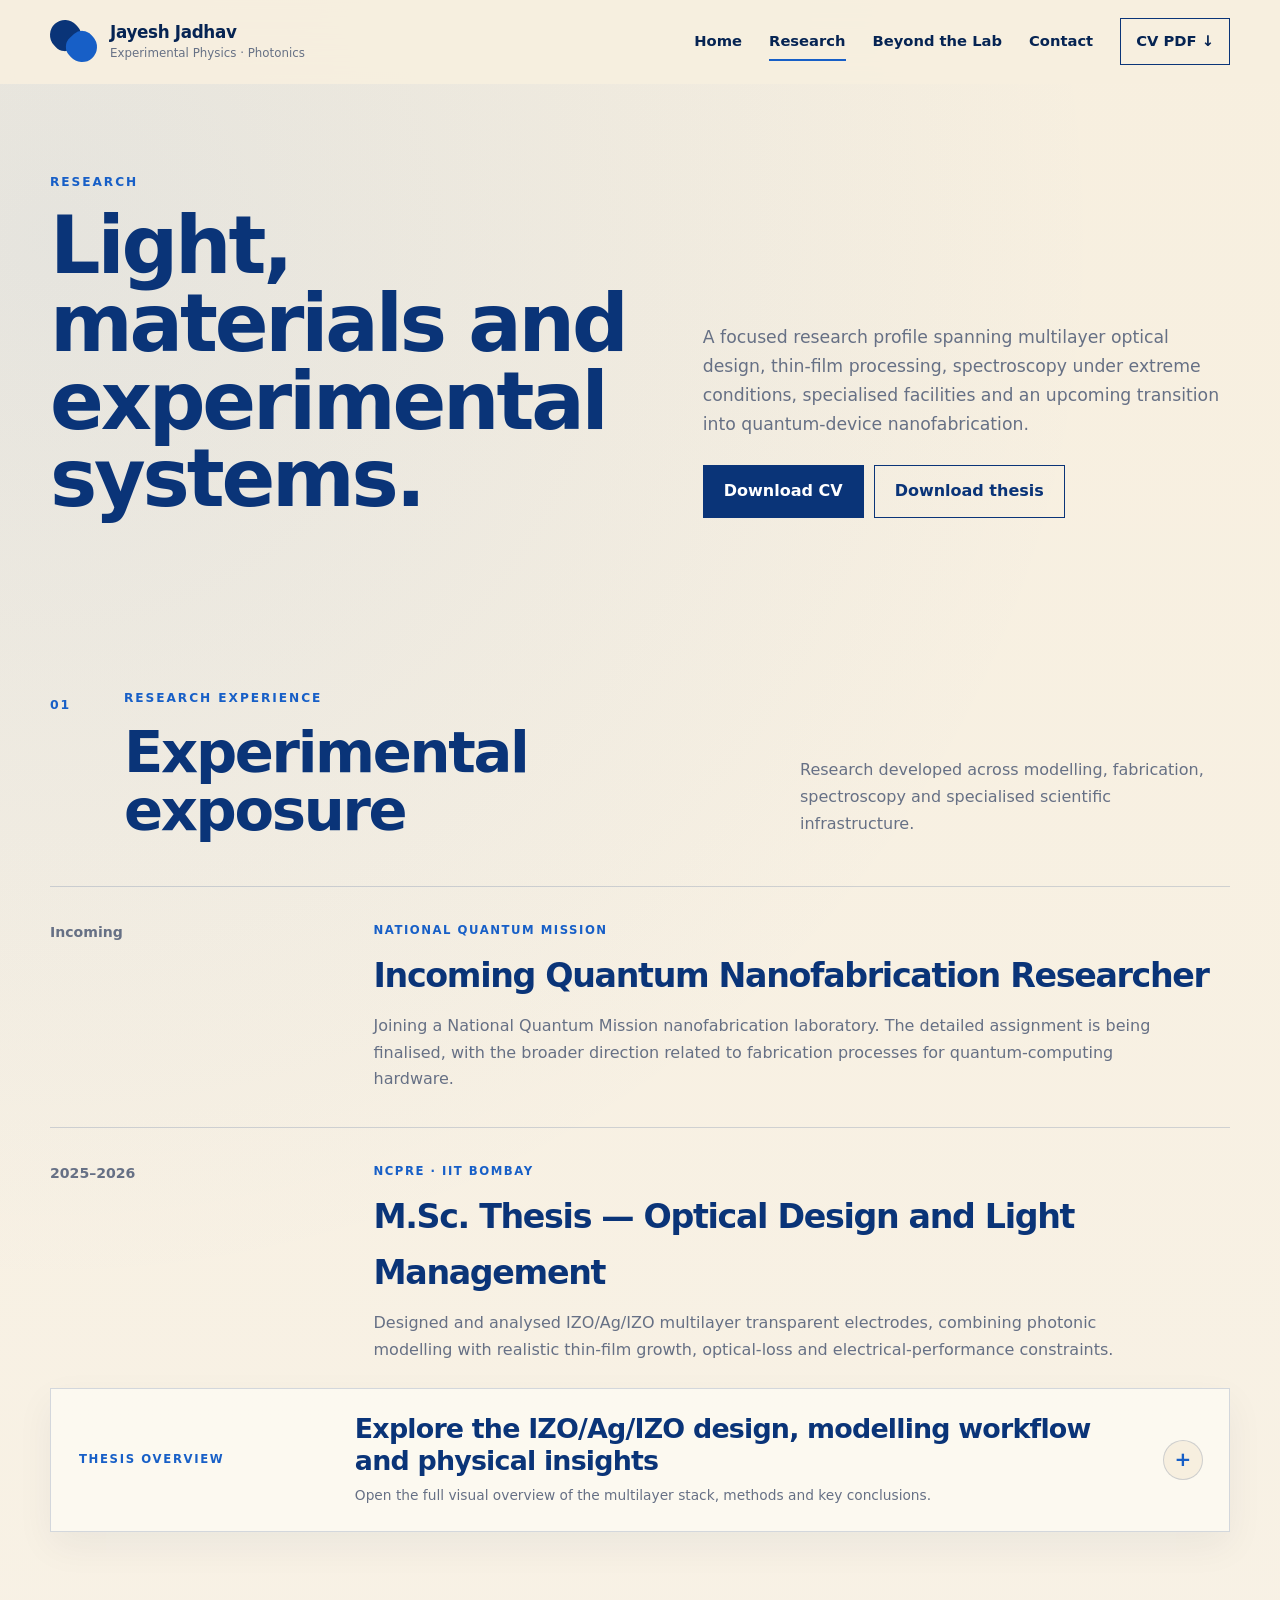
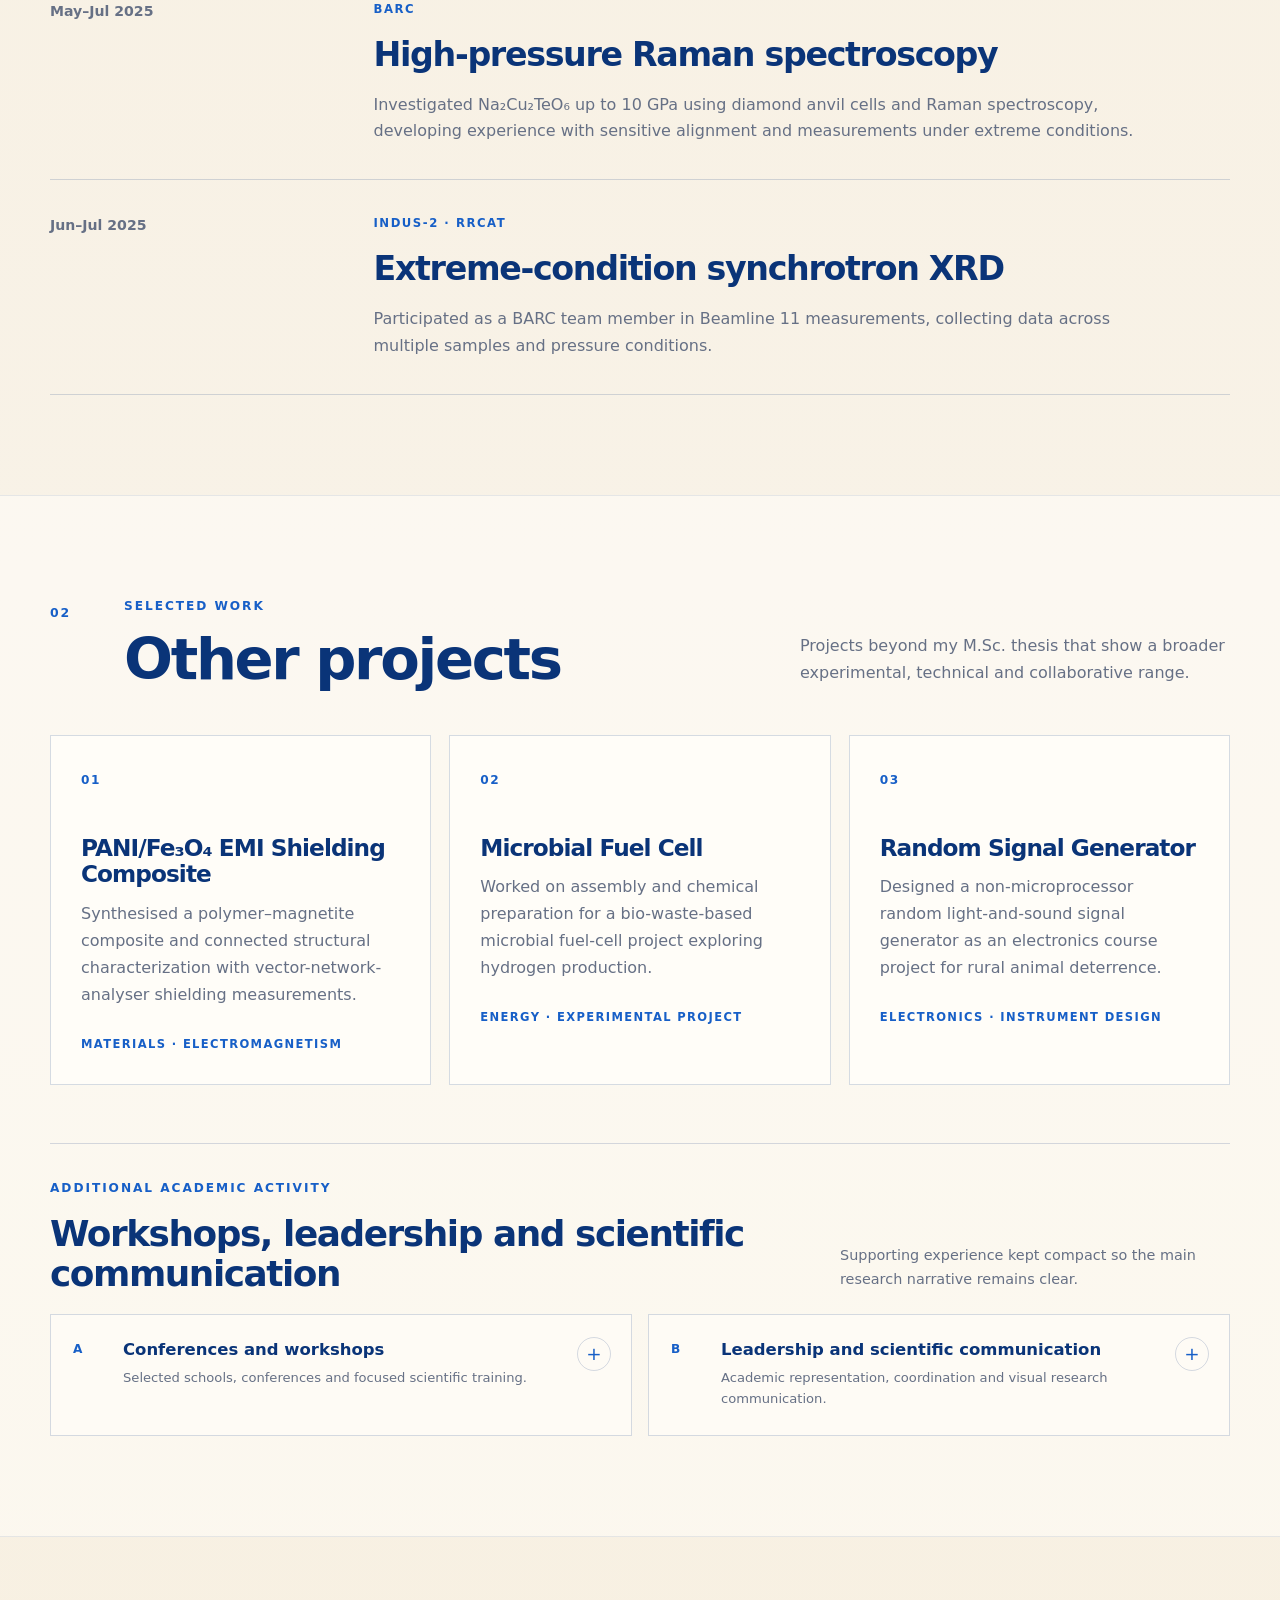
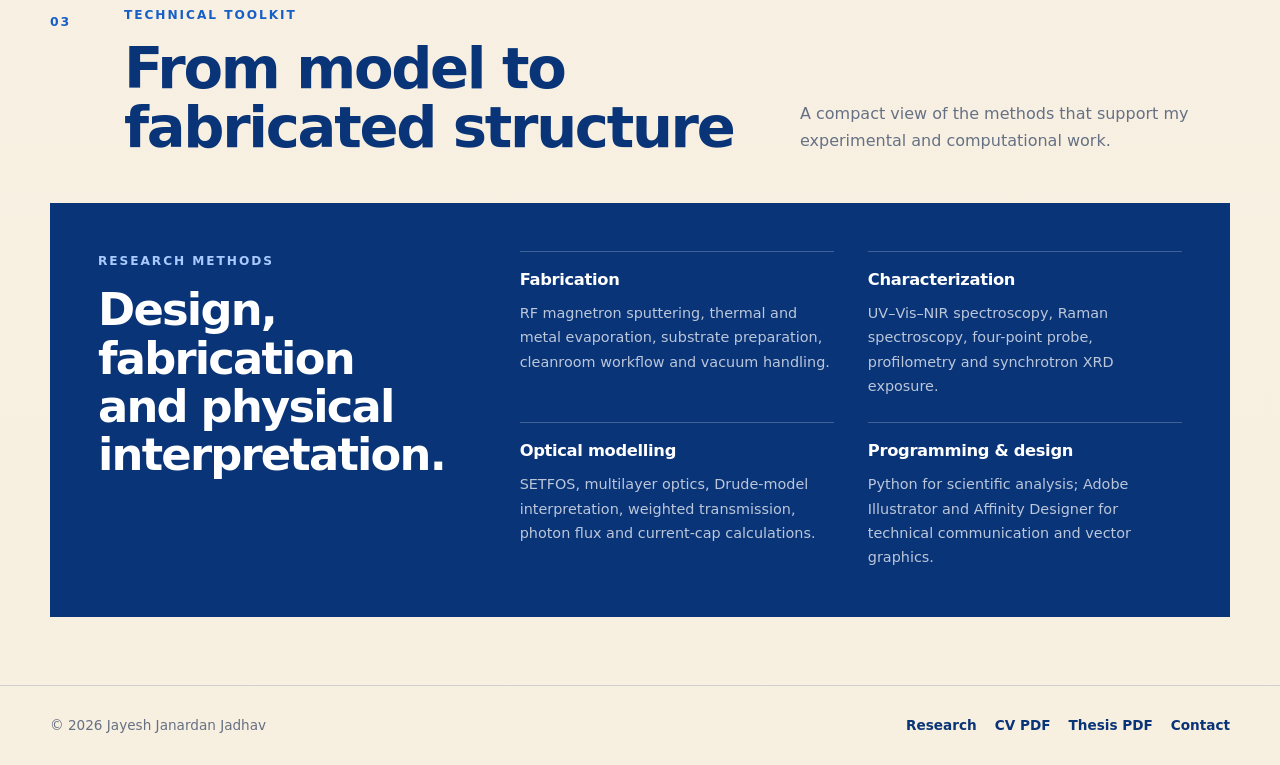
==== commit 201eb608: "Update research.html" ====
--- a/research.html
+++ b/research.html
@@ -151,31 +151,35 @@
 </div>
 <p>Supporting experience kept compact so the main research narrative remains clear.</p>
 </div>
-<div class="timeline academic-timeline">
-<article class="timeline-item reveal">
-<div class="timeline-date">2025</div>
-<div>
-<p class="timeline-label">IIT Delhi</p>
-<h3>Summer School on Optics &amp; Photonics</h3>
-<p>Completed focused scientific training in contemporary optics and photonics through lectures, discussions and research-oriented sessions.</p>
-</div>
-</article>
-<article class="timeline-item reveal">
-<div class="timeline-date">2023</div>
-<div>
-<p class="timeline-label">Scientific meetings</p>
-<h3>Conferences and specialised workshops</h3>
-<p>Participated in the Fourth International Conference on Recent Advances in Fundamental and Applied Sciences and the Workshop on Testing Aspects of General Relativity at IIT Gandhinagar.</p>
-</div>
-</article>
-<article class="timeline-item reveal">
-<div class="timeline-date">2024–2026</div>
-<div>
-<p class="timeline-label">IIT Bombay</p>
-<h3>Academic leadership and scientific communication</h3>
-<p>Served as M.Sc. Representative for two Physics batches and as Class Representative for the first-year cohort, while also creating scientific vector diagrams and visual research-communication material.</p>
-</div>
-</article>
+<div class="academic-activity-grid">
+<details class="activity-disclosure">
+<summary>
+<span aria-hidden="true" class="activity-mark">A</span>
+<span class="activity-summary-copy">
+<strong>Conferences and workshops</strong>
+<small>Selected schools, conferences and focused scientific training.</small>
+</span>
+</summary>
+<div class="activity-body"><ul>
+<li>Summer School on Optics &amp; Photonics, IIT Delhi, 2025</li>
+<li>Fourth International Conference on Recent Advances in Fundamental and Applied Sciences, 2023</li>
+<li>Workshop on Testing Aspects of General Relativity, IIT Gandhinagar, 2023</li>
+</ul></div>
+</details>
+<details class="activity-disclosure">
+<summary>
+<span aria-hidden="true" class="activity-mark">B</span>
+<span class="activity-summary-copy">
+<strong>Leadership and scientific communication</strong>
+<small>Academic representation, coordination and visual research communication.</small>
+</span>
+</summary>
+<div class="activity-body"><ul>
+<li>M.Sc. Representative for two IIT Bombay Physics batches.</li>
+<li>Class Representative for the first-year M.Sc. Physics cohort.</li>
+<li>Experience creating scientific vector diagrams and research communication graphics.</li>
+</ul></div>
+</details>
 </div>
 </div>
 </div>
